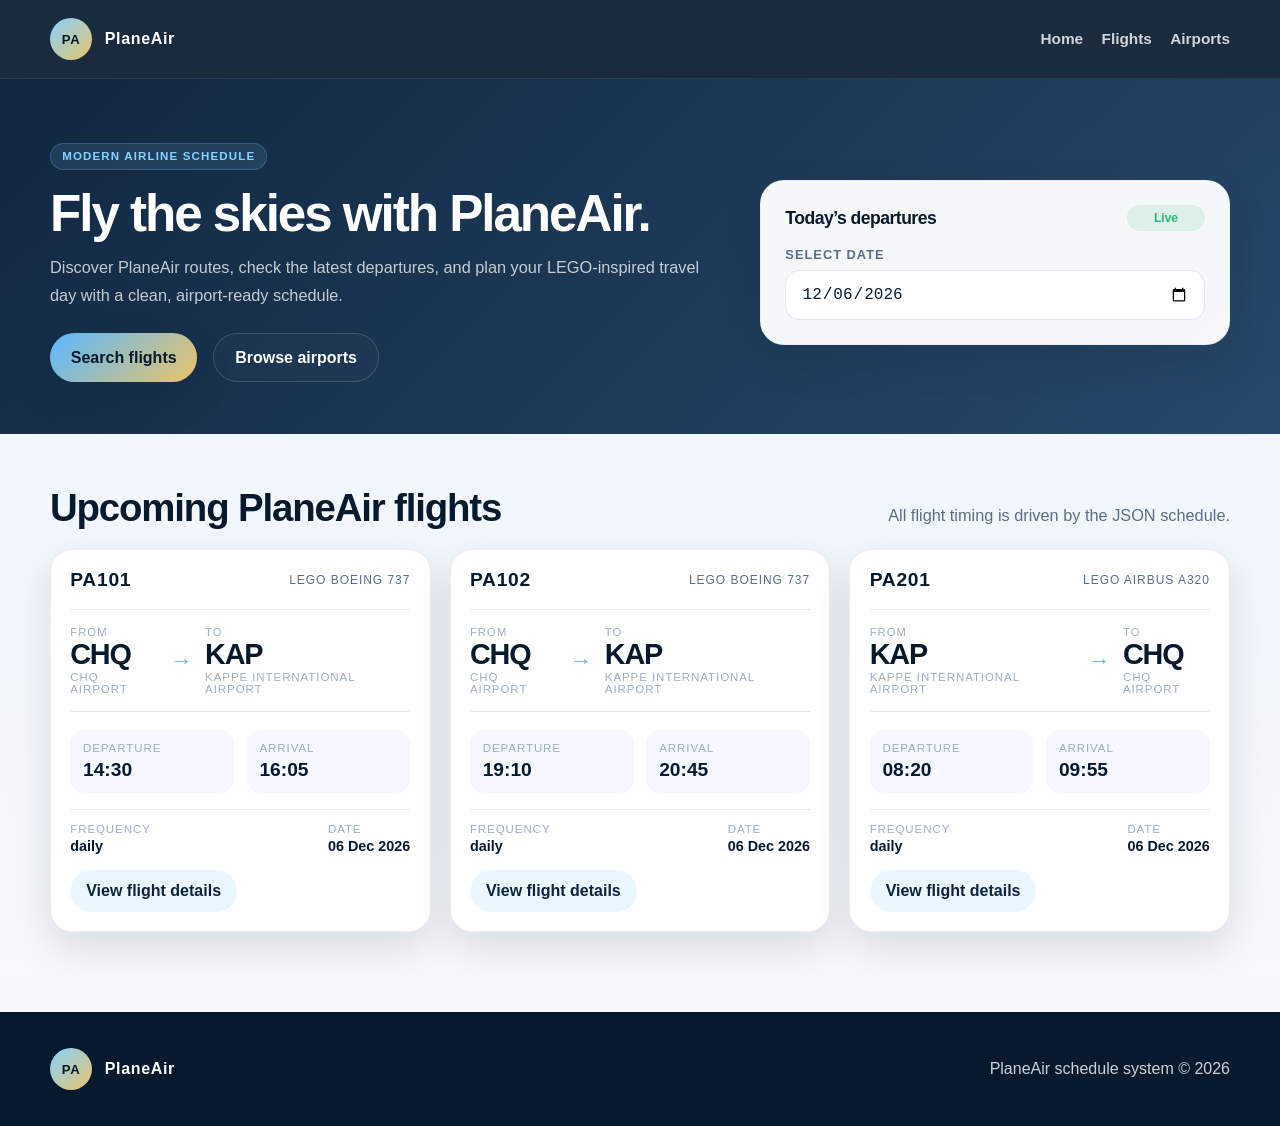
==== index.html @ 99496570 "Publish PlaneAir website" ====
<!DOCTYPE html>
<html lang="en">
  <head>
    <meta charset="UTF-8" />
    <meta name="viewport" content="width=device-width, initial-scale=1.0" />
    <title>PlaneAir | Flight Schedule</title>
    <meta
      name="description"
      content="PlaneAir offers a LEGO-inspired airline schedule for travellers planning flights between CHQ and KAP."
    />
    <link rel="stylesheet" href="styles.css" />
    <script defer src="script.js"></script>
  </head>
  <body data-page="home">
    <header class="site-header">
      <div class="header-inner">
        <a href="index.html" class="brand" aria-label="PlaneAir home">
          <span class="brand-mark">PA</span>
          <span>PlaneAir</span>
        </a>
        <nav class="nav" aria-label="Main navigation">
          <a href="index.html">Home</a>
          <a href="flights.html">Flights</a>
          <a href="airports.html">Airports</a>
        </nav>
      </div>
    </header>

    <main>
      <section class="page-hero">
        <div class="container page-hero-inner">
          <div class="hero-copy">
            <span class="eyebrow">Modern airline schedule</span>
            <h1>Fly the skies with PlaneAir.</h1>
            <p>
              Discover PlaneAir routes, check the latest departures, and plan your LEGO-inspired travel day with a clean,
              airport-ready schedule.
            </p>
            <div class="hero-actions">
              <a href="flights.html" class="primary-btn">Search flights</a>
              <a href="airports.html" class="secondary-btn">Browse airports</a>
            </div>
          </div>

          <div class="hero-panel" aria-label="Quick flight lookup">
            <div class="panel-heading">
              <h2>Today’s departures</h2>
              <span class="badge">Live</span>
            </div>

            <div class="search-grid">
              <div class="form-field">
                <label for="home-date">Select date</label>
                <input id="home-date" data-home-date type="date" />
              </div>
            </div>
            <div class="status-banner" data-status-banner aria-live="polite"></div>
          </div>
        </div>
      </section>

      <div class="container main-content">
        <section class="section">
          <div class="section-header">
            <h2>Upcoming PlaneAir flights</h2>
            <p class="section-copy">All flight timing is driven by the JSON schedule.</p>
          </div>
          <div class="results-grid" data-home-summary></div>
        </section>
      </div>
    </main>

    <footer class="site-footer">
      <div class="footer-inner">
        <div class="brand" aria-label="PlaneAir footer brand">
          <span class="brand-mark">PA</span>
          <span>PlaneAir</span>
        </div>
        <p>PlaneAir schedule system © 2026</p>
      </div>
    </footer>
  </body>
</html>
---- styles.css ----
:root {
  --navy-900: #071a2d;
  --navy-800: #0d233d;
  --navy-700: #17395c;
  --sky-500: #5ab8ff;
  --sky-400: #86d2ff;
  --gold-500: #e9c46a;
  --slate-100: #edf2f9;
  --slate-200: #dfe7f3;
  --slate-400: #9caec5;
  --slate-500: #5a6d87;
  --green-500: #2bb673;
  --danger-500: #d95b61;
  --shadow-soft: 0 16px 40px rgba(7, 26, 45, 0.12);
}

* {
  box-sizing: border-box;
}

html {
  scroll-behavior: smooth;
}

body {
  margin: 0;
  font-family: "Segoe UI", Tahoma, Geneva, Verdana, sans-serif;
  background: linear-gradient(180deg, #edf5ff 0%, #f7f9fc 100%);
  color: var(--navy-900);
}

a {
  color: inherit;
  text-decoration: none;
}

img {
  max-width: 100%;
  display: block;
}

.site-header {
  position: sticky;
  top: 0;
  z-index: 40;
  background: rgba(7, 26, 45, 0.92);
  backdrop-filter: blur(12px);
  border-bottom: 1px solid rgba(255, 255, 255, 0.08);
}

.header-inner,
.container,
.footer-inner {
  width: min(1180px, calc(100% - 2rem));
  margin: 0 auto;
}

.header-inner {
  display: flex;
  align-items: center;
  justify-content: space-between;
  min-height: 78px;
  gap: 1rem;
}

.brand {
  display: inline-flex;
  align-items: center;
  gap: 0.8rem;
  font-weight: 800;
  letter-spacing: 0.04em;
  color: white;
}

.brand-mark {
  width: 42px;
  height: 42px;
  display: grid;
  place-items: center;
  border-radius: 50%;
  background: linear-gradient(135deg, var(--sky-400), var(--gold-500));
  color: var(--navy-900);
  font-size: 0.82rem;
}

.nav {
  display: flex;
  align-items: center;
  gap: 1.15rem;
  flex-wrap: wrap;
}

.nav a {
  color: rgba(255, 255, 255, 0.8);
  font-weight: 600;
  font-size: 0.96rem;
  transition: color 0.2s ease;
}

.nav a:hover,
.nav a:focus-visible {
  color: white;
}

.nav-cta {
  display: inline-flex;
  align-items: center;
  justify-content: center;
  padding: 0.75rem 1.1rem;
  border-radius: 999px;
  background: linear-gradient(135deg, var(--sky-500), var(--gold-500));
  color: var(--navy-900);
  font-weight: 700;
}

.page-hero {
  background: linear-gradient(135deg, rgba(12, 35, 61, 0.98), rgba(22, 58, 94, 0.92));
  color: white;
  padding: 4rem 0 3.25rem;
}

.page-hero-inner {
  display: grid;
  grid-template-columns: 1.3fr 0.9fr;
  align-items: center;
  gap: 2rem;
}

.eyebrow {
  display: inline-block;
  padding: 0.4rem 0.7rem;
  border-radius: 999px;
  background: rgba(134, 210, 255, 0.12);
  border: 1px solid rgba(134, 210, 255, 0.2);
  color: var(--sky-400);
  text-transform: uppercase;
  letter-spacing: 0.1em;
  font-size: 0.72rem;
  font-weight: 700;
}

.hero-copy h1,
.page-header h1 {
  margin: 1rem 0 0.8rem;
  font-size: clamp(2.2rem, 4vw, 4rem);
  line-height: 1.08;
  letter-spacing: -0.04em;
}

.hero-copy p,
.page-header p,
.section-copy {
  margin: 0;
  color: rgba(255, 255, 255, 0.75);
  line-height: 1.7;
  font-size: 1.02rem;
}

.hero-actions {
  display: flex;
  flex-wrap: wrap;
  gap: 1rem;
  margin-top: 1.5rem;
}

.primary-btn,
.secondary-btn,
.small-btn {
  display: inline-flex;
  align-items: center;
  justify-content: center;
  border-radius: 999px;
  border: none;
  font-weight: 700;
  cursor: pointer;
  transition: transform 0.2s ease, box-shadow 0.2s ease;
}

.primary-btn:hover,
.secondary-btn:hover,
.small-btn:hover {
  transform: translateY(-1px);
}

.primary-btn {
  background: linear-gradient(135deg, var(--sky-500), var(--gold-500));
  color: var(--navy-900);
  padding: 0.9rem 1.3rem;
  box-shadow: var(--shadow-soft);
}

.secondary-btn {
  padding: 0.9rem 1.3rem;
  border: 1px solid rgba(255, 255, 255, 0.15);
  color: white;
  background: rgba(255, 255, 255, 0.02);
}

.hero-panel,
.search-panel,
.section-card,
.airport-card,
.detail-panel,
.summary-card {
  background: rgba(255, 255, 255, 0.96);
  border-radius: 24px;
  box-shadow: var(--shadow-soft);
  border: 1px solid rgba(13, 35, 61, 0.05);
}

.hero-panel {
  padding: 1.5rem;
  color: var(--navy-900);
}

.panel-heading {
  display: flex;
  align-items: center;
  justify-content: space-between;
  margin-bottom: 1rem;
}

.panel-heading h2,
.section-header h2,
.airports-header h2,
.detail-header h2 {
  margin: 0;
  font-size: 1.1rem;
  letter-spacing: -0.03em;
}

.badge {
  display: inline-flex;
  align-items: center;
  justify-content: center;
  min-width: 78px;
  padding: 0.4rem 0.7rem;
  border-radius: 999px;
  background: rgba(43, 182, 115, 0.12);
  color: var(--green-500);
  font-size: 0.75rem;
  font-weight: 700;
}

.search-grid {
  display: grid;
  gap: 1rem;
  margin-top: 1rem;
}

.form-field {
  display: flex;
  flex-direction: column;
  gap: 0.45rem;
}

.form-field label {
  font-size: 0.8rem;
  color: var(--slate-500);
  text-transform: uppercase;
  letter-spacing: 0.08em;
  font-weight: 700;
}

.form-field input,
.form-field select {
  appearance: none;
  border: 1px solid var(--slate-200);
  border-radius: 14px;
  padding: 0.9rem 0.95rem;
  background: white;
  color: var(--navy-900);
  font-size: 1rem;
}

.form-field input:focus,
.form-field select:focus {
  outline: 3px solid rgba(90, 184, 255, 0.2);
  border-color: var(--sky-500);
}

.main-content {
  padding: 2.5rem 0 4rem;
}

.section {
  padding: 0.75rem 0 1rem;
}

.section-header {
  display: flex;
  align-items: end;
  justify-content: space-between;
  gap: 1rem;
  margin-bottom: 1.2rem;
}

.section-header h2 {
  font-size: clamp(1.8rem, 3vw, 2.5rem);
}

.section-copy {
  color: var(--slate-500);
}

.results-grid,
.airport-grid,
.info-grid {
  display: grid;
  gap: 1.2rem;
}

.results-grid {
  grid-template-columns: repeat(auto-fit, minmax(250px, 1fr));
}

.airport-grid {
  grid-template-columns: repeat(auto-fit, minmax(220px, 1fr));
}

.flight-card,
.airport-card,
.detail-panel,
.summary-card {
  padding: 1.2rem;
}

.flight-card {
  background: white;
  border: 1px solid rgba(13, 35, 61, 0.08);
  border-radius: 22px;
  box-shadow: var(--shadow-soft);
}

.flight-header,
.route-block,
.meta-row,
.detail-row,
.airport-header,
.summary-top {
  display: flex;
  justify-content: space-between;
  align-items: center;
  gap: 0.8rem;
}

.flight-number {
  font-size: 1.2rem;
  font-weight: 800;
  letter-spacing: 0.04em;
}

.flight-aircraft {
  font-size: 0.75rem;
  color: var(--slate-500);
  text-transform: uppercase;
  letter-spacing: 0.08em;
}

.route-block {
  margin: 1.1rem 0;
  padding: 1rem 0;
  border-top: 1px solid var(--slate-200);
  border-bottom: 1px solid var(--slate-200);
}

.airport-code {
  display: block;
  font-size: 1.8rem;
  font-weight: 800;
  letter-spacing: -0.04em;
}

.route-label {
  display: block;
  font-size: 0.7rem;
  letter-spacing: 0.1em;
  text-transform: uppercase;
  color: var(--slate-400);
}

.route-arrow {
  color: var(--sky-500);
  font-weight: 800;
  font-size: 1.4rem;
}

.time-list {
  display: grid;
  grid-template-columns: repeat(2, minmax(0, 1fr));
  gap: 0.8rem;
  margin-bottom: 1rem;
}

.time-box {
  background: #f5f8ff;
  border-radius: 14px;
  padding: 0.75rem 0.8rem;
}

.time-box span,
.meta-text,
.detail-label,
.airport-country {
  display: block;
  font-size: 0.72rem;
  letter-spacing: 0.08em;
  text-transform: uppercase;
  color: var(--slate-400);
}

.time-box strong,
.meta-value,
.detail-value {
  display: block;
  margin-top: 0.35rem;
  font-size: 1.2rem;
  font-weight: 800;
  color: var(--navy-900);
}

.meta-row {
  margin-top: 1rem;
  padding-top: 0.8rem;
  border-top: 1px solid var(--slate-200);
  color: var(--slate-500);
  font-size: 0.84rem;
}

.meta-value {
  font-size: 0.9rem;
  margin-top: 0.2rem;
}

.card-link {
  display: inline-flex;
  margin-top: 1rem;
  padding: 0.75rem 1rem;
  border-radius: 999px;
  background: rgba(90, 184, 255, 0.12);
  color: var(--navy-800);
  font-weight: 700;
}

.search-panel {
  padding: 1.25rem;
  margin-top: 1.4rem;
}

.filters {
  display: grid;
  grid-template-columns: 1.3fr 1fr;
  gap: 1rem;
  align-items: end;
}

.flight-list {
  margin-top: 1.2rem;
  display: grid;
  gap: 1rem;
}

.empty-state {
  text-align: center;
  padding: 2rem 1rem;
  color: var(--slate-500);
  border: 1px dashed rgba(13, 35, 61, 0.16);
  border-radius: 18px;
  background: rgba(255, 255, 255, 0.9);
}

.visible-hidden {
  position: absolute;
  width: 1px;
  height: 1px;
  padding: 0;
  margin: -1px;
  overflow: hidden;
  clip: rect(0, 0, 0, 0);
  white-space: nowrap;
  border: 0;
}

.detail-layout {
  display: grid;
  grid-template-columns: 1.3fr 0.7fr;
  gap: 1.2rem;
  margin-top: 1.3rem;
}

.detail-panel {
  background: white;
}

.detail-row {
  padding: 0.8rem 0;
  border-bottom: 1px solid var(--slate-200);
}

.summary-card {
  background: linear-gradient(180deg, rgba(13, 35, 61, 0.97), rgba(23, 57, 92, 0.92));
  color: white;
}

.summary-card .meta-text,
.summary-card .detail-label,
.summary-card .airport-country {
  color: rgba(255,255,255,0.7);
}

.summary-card .detail-value,
.summary-card .meta-value,
.summary-card .flight-number,
.summary-card .airport-code {
  color: white;
}

.site-footer {
  background: var(--navy-900);
  color: rgba(255,255,255,0.8);
  padding: 2rem 0;
}

.footer-inner {
  display: flex;
  justify-content: space-between;
  align-items: center;
  gap: 1rem;
  flex-wrap: wrap;
}

.status-banner {
  margin-top: 0.8rem;
  padding: 0.8rem 1rem;
  border-radius: 12px;
  background: rgba(217, 91, 97, 0.08);
  color: var(--danger-500);
  border: 1px solid rgba(217, 91, 97, 0.15);
  display: none;
}

.status-banner.visible {
  display: block;
}

@media (max-width: 820px) {
  .page-hero-inner,
  .detail-layout,
  .filters {
    grid-template-columns: 1fr;
  }

  .header-inner {
    align-items: flex-start;
    flex-direction: column;
    padding: 1rem 0;
  }

  .nav {
    width: 100%;
    justify-content: flex-start;
  }

  .section-header {
    flex-direction: column;
    align-items: flex-start;
  }
}
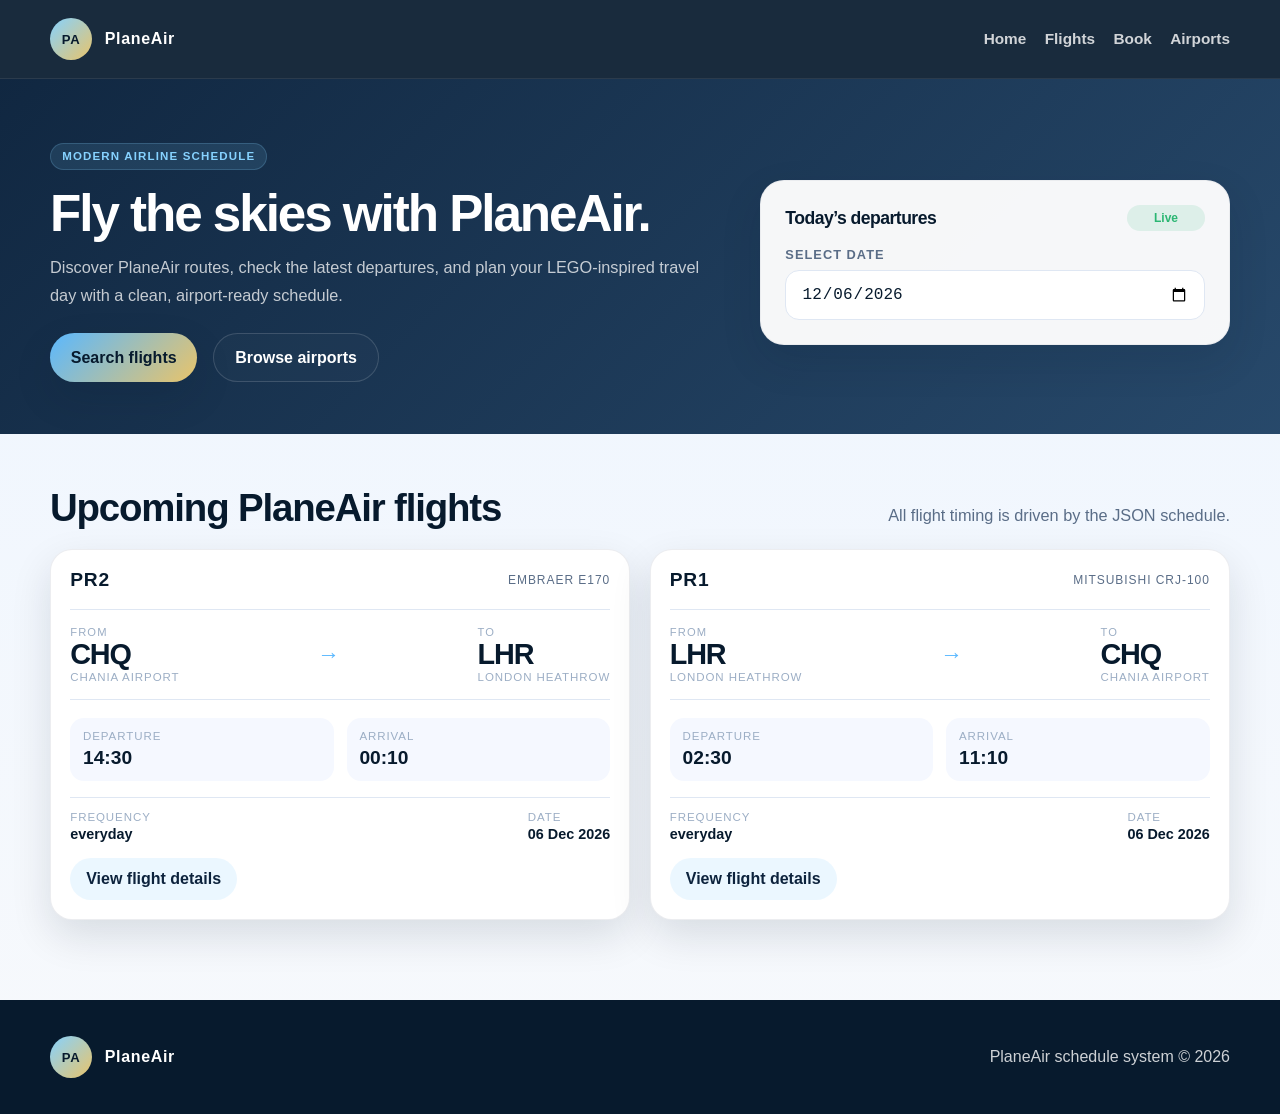
==== commit 2ac1a153: "Add PlaneAir EmailJS booking page" ====
--- a/index.html
+++ b/index.html
@@ -21,6 +21,7 @@
         <nav class="nav" aria-label="Main navigation">
           <a href="index.html">Home</a>
           <a href="flights.html">Flights</a>
+          <a href="booking.html">Book</a>
           <a href="airports.html">Airports</a>
         </nav>
       </div>
--- a/styles.css
+++ b/styles.css
@@ -543,11 +543,253 @@
   display: block;
 }
 
+.main-content .page-header p {
+  color: var(--slate-500);
+}
+
+.booking-layout {
+  display: grid;
+  grid-template-columns: minmax(0, 1.45fr) minmax(270px, 0.75fr);
+  align-items: start;
+  gap: 1.25rem;
+  margin-top: 1.5rem;
+}
+
+.booking-form,
+.booking-aside {
+  padding: clamp(1.2rem, 3vw, 2rem);
+  border: 1px solid rgba(13, 35, 61, 0.06);
+  border-radius: 24px;
+  background: white;
+  box-shadow: var(--shadow-soft);
+}
+
+.booking-section-heading {
+  display: flex;
+  align-items: flex-start;
+  gap: 0.9rem;
+}
+
+.booking-step {
+  display: grid;
+  place-items: center;
+  flex: 0 0 38px;
+  width: 38px;
+  height: 38px;
+  border-radius: 50%;
+  background: rgba(90, 184, 255, 0.15);
+  color: var(--navy-800);
+  font-size: 0.78rem;
+  font-weight: 800;
+}
+
+.booking-section-heading h2,
+.booking-aside h2 {
+  margin: 0;
+  color: var(--navy-900);
+  font-size: 1.25rem;
+}
+
+.booking-section-heading p,
+.booking-summary > p {
+  margin: 0.35rem 0 0;
+  color: var(--slate-500);
+  font-size: 0.9rem;
+  line-height: 1.5;
+}
+
+.booking-fields {
+  display: grid;
+  grid-template-columns: repeat(2, minmax(0, 1fr));
+  gap: 1rem;
+  margin: 1.25rem 0;
+}
+
+.booking-route-fields {
+  grid-template-columns: repeat(2, minmax(0, 1fr));
+}
+
+.booking-flight-field,
+.booking-notes-field {
+  grid-column: 1 / -1;
+}
+
+.booking-form textarea {
+  width: 100%;
+  resize: vertical;
+  border: 1px solid var(--slate-200);
+  border-radius: 14px;
+  padding: 0.9rem 0.95rem;
+  color: var(--navy-900);
+  font: inherit;
+}
+
+.booking-form textarea:focus {
+  outline: 3px solid rgba(90, 184, 255, 0.2);
+  border-color: var(--sky-500);
+}
+
+.form-field label span,
+.field-hint {
+  color: var(--slate-500);
+  font-size: 0.78rem;
+  font-weight: 400;
+  letter-spacing: 0;
+  text-transform: none;
+}
+
+.field-hint {
+  min-height: 1.2em;
+}
+
+.booking-divider {
+  height: 1px;
+  margin: 1.5rem 0;
+  background: var(--slate-200);
+}
+
+.booking-consent {
+  margin: 1rem 0;
+  padding: 0.9rem 1rem;
+  border-radius: 14px;
+  background: #f5f8ff;
+  color: var(--slate-500);
+  font-size: 0.86rem;
+  line-height: 1.55;
+}
+
+.booking-submit {
+  min-height: 48px;
+  padding: 0.9rem 1.4rem;
+}
+
+.booking-submit:disabled {
+  opacity: 0.65;
+  cursor: wait;
+  transform: none;
+}
+
+.booking-status {
+  margin-top: 1rem;
+}
+
+.booking-aside {
+  position: sticky;
+  top: 100px;
+  background: linear-gradient(160deg, var(--navy-800), var(--navy-900));
+  color: white;
+}
+
+.booking-aside .eyebrow {
+  margin-bottom: 0.8rem;
+}
+
+.booking-aside h2 {
+  color: white;
+}
+
+.booking-summary {
+  margin-top: 1.25rem;
+  padding: 1rem;
+  border: 1px solid rgba(255, 255, 255, 0.12);
+  border-radius: 18px;
+  background: rgba(255, 255, 255, 0.06);
+}
+
+.booking-summary > p {
+  color: rgba(255, 255, 255, 0.7);
+}
+
+.booking-summary-route {
+  display: flex;
+  align-items: center;
+  justify-content: space-between;
+  gap: 0.6rem;
+  padding-bottom: 1rem;
+  border-bottom: 1px solid rgba(255, 255, 255, 0.14);
+}
+
+.booking-summary-route > div {
+  min-width: 0;
+}
+
+.booking-summary-route strong,
+.booking-summary-route > div > span:last-child {
+  display: block;
+}
+
+.booking-summary-route strong {
+  margin: 0.25rem 0;
+  font-size: 1.5rem;
+}
+
+.booking-summary-route > div > span:last-child {
+  color: rgba(255, 255, 255, 0.65);
+  font-size: 0.72rem;
+}
+
+.booking-summary-route .route-label {
+  color: var(--sky-400);
+}
+
+.booking-summary-row,
+.booking-summary-times {
+  display: flex;
+  justify-content: space-between;
+  gap: 0.75rem;
+  padding: 0.8rem 0 0;
+  color: rgba(255, 255, 255, 0.68);
+  font-size: 0.82rem;
+}
+
+.booking-summary-row strong,
+.booking-summary-times strong {
+  color: white;
+  text-align: right;
+}
+
+.booking-summary-times {
+  margin-top: 0.75rem;
+  padding: 0.8rem;
+  border-radius: 12px;
+  background: rgba(255, 255, 255, 0.08);
+}
+
+.booking-summary-times span,
+.booking-summary-times strong {
+  display: block;
+}
+
+.booking-summary-times span {
+  margin-bottom: 0.25rem;
+  font-size: 0.68rem;
+  letter-spacing: 0.08em;
+  text-transform: uppercase;
+}
+
+.booking-aside-note {
+  display: grid;
+  gap: 0.4rem;
+  margin-top: 1rem;
+  color: rgba(255, 255, 255, 0.7);
+  font-size: 0.82rem;
+  line-height: 1.5;
+}
+
+.booking-aside-note strong {
+  color: white;
+}
+
 @media (max-width: 820px) {
   .page-hero-inner,
   .detail-layout,
-  .filters {
+  .filters,
+  .booking-layout {
     grid-template-columns: 1fr;
+  }
+
+  .booking-aside {
+    position: static;
   }
 
   .header-inner {
@@ -566,3 +808,19 @@
     align-items: flex-start;
   }
 }
+
+@media (max-width: 560px) {
+  .booking-fields,
+  .booking-route-fields {
+    grid-template-columns: 1fr;
+  }
+
+  .booking-flight-field,
+  .booking-notes-field {
+    grid-column: auto;
+  }
+
+  .booking-submit {
+    width: 100%;
+  }
+}
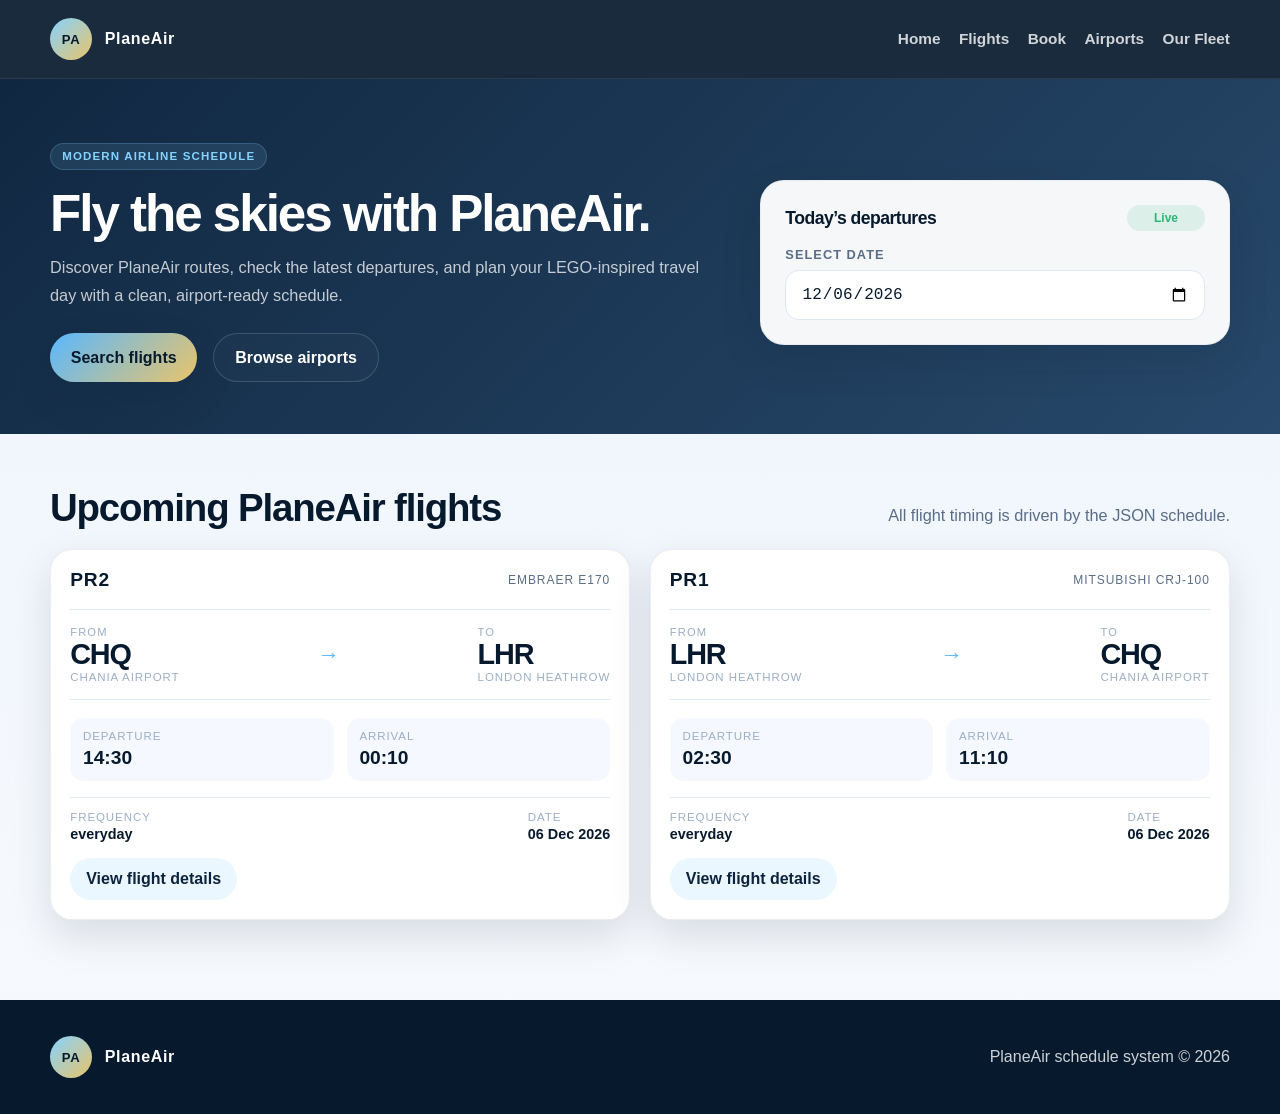
==== commit 7f33b70c: "Add PlaneAir aircraft fleet page" ====
--- a/index.html
+++ b/index.html
@@ -23,6 +23,7 @@
           <a href="flights.html">Flights</a>
           <a href="booking.html">Book</a>
           <a href="airports.html">Airports</a>
+          <a href="fleet.html">Our Fleet</a>
         </nav>
       </div>
     </header>
--- a/styles.css
+++ b/styles.css
@@ -824,3 +824,438 @@
     width: 100%;
   }
 }
+
+.fleet-hero-inner {
+  grid-template-columns: minmax(0, 1fr) auto;
+}
+
+.fleet-hero .hero-copy {
+  max-width: 760px;
+}
+
+.fleet-count {
+  display: grid;
+  justify-items: center;
+  gap: 0.2rem;
+  min-width: 150px;
+  padding: 1.15rem 1.5rem;
+  border: 1px solid rgba(255, 255, 255, 0.15);
+  border-radius: 20px;
+  background: rgba(255, 255, 255, 0.07);
+  color: rgba(255, 255, 255, 0.78);
+  text-align: center;
+}
+
+.fleet-count[hidden],
+.fleet-controls[hidden] {
+  display: none;
+}
+
+.fleet-count strong {
+  color: white;
+  font-size: 2rem;
+  line-height: 1;
+}
+
+.fleet-count span {
+  font-size: 0.82rem;
+}
+
+.fleet-message:empty {
+  display: none;
+}
+
+.fleet-message {
+  display: grid;
+  gap: 0.45rem;
+  margin-bottom: 1rem;
+}
+
+.fleet-message-line {
+  margin: 0;
+  padding: 0.85rem 1rem;
+  border: 1px solid transparent;
+  border-radius: 12px;
+  line-height: 1.5;
+}
+
+.fleet-message-line.is-error {
+  color: #a63c43;
+  background: rgba(217, 91, 97, 0.08);
+  border-color: rgba(217, 91, 97, 0.18);
+}
+
+.fleet-message-line.is-warning {
+  color: #735d1b;
+  background: rgba(233, 196, 106, 0.16);
+  border-color: rgba(233, 196, 106, 0.34);
+}
+
+.fleet-empty-state {
+  margin: 0;
+  color: var(--slate-500);
+  line-height: 1.7;
+}
+
+.fleet-controls {
+  display: grid;
+  grid-template-columns: minmax(220px, 1fr) auto;
+  align-items: end;
+  gap: 1rem;
+  margin: 0 0 1.4rem;
+  padding: 1.25rem;
+  border: 1px solid rgba(13, 35, 61, 0.06);
+  border-radius: 20px;
+  background: white;
+  box-shadow: var(--shadow-soft);
+}
+
+.fleet-search-field {
+  min-width: 0;
+}
+
+.fleet-filters {
+  display: flex;
+  justify-content: flex-end;
+  flex-wrap: wrap;
+  gap: 0.5rem;
+}
+
+.fleet-filter {
+  min-height: 42px;
+  padding: 0.65rem 0.85rem;
+  border: 1px solid var(--slate-200);
+  border-radius: 999px;
+  background: white;
+  color: var(--slate-500);
+  font: inherit;
+  font-size: 0.86rem;
+  font-weight: 700;
+  cursor: pointer;
+  transition: background 0.2s ease, color 0.2s ease, border-color 0.2s ease;
+}
+
+.fleet-filter:hover,
+.fleet-filter:focus-visible {
+  border-color: var(--sky-500);
+  outline: none;
+}
+
+.fleet-filter.is-selected {
+  border-color: var(--navy-800);
+  background: var(--navy-800);
+  color: white;
+}
+
+.fleet-grid {
+  display: grid;
+  grid-template-columns: repeat(auto-fit, minmax(min(100%, 290px), 1fr));
+  align-items: stretch;
+  gap: 1.2rem;
+}
+
+.aircraft-card {
+  overflow: hidden;
+  border: 1px solid rgba(13, 35, 61, 0.08);
+  border-radius: 22px;
+  background: white;
+  box-shadow: var(--shadow-soft);
+}
+
+.aircraft-image-frame,
+.aircraft-detail-image-frame {
+  display: grid;
+  overflow: hidden;
+  place-items: center;
+  min-height: 205px;
+  background: linear-gradient(145deg, #eaf0f6, #f6f8fb);
+}
+
+.aircraft-image,
+.aircraft-detail-image {
+  width: 100%;
+  height: 100%;
+  min-height: 205px;
+  object-fit: cover;
+}
+
+.aircraft-image-placeholder {
+  padding: 1rem;
+  color: var(--slate-500);
+  font-size: 0.85rem;
+  text-align: center;
+}
+
+.aircraft-card-content {
+  padding: 1.15rem;
+}
+
+.aircraft-card-top {
+  display: flex;
+  align-items: center;
+  justify-content: space-between;
+  gap: 0.6rem;
+}
+
+.aircraft-status {
+  display: inline-flex;
+  padding: 0.36rem 0.65rem;
+  border-radius: 999px;
+  background: rgba(43, 182, 115, 0.12);
+  color: #16834e;
+  font-size: 0.72rem;
+  font-weight: 800;
+}
+
+.aircraft-registration {
+  color: var(--slate-500);
+  font-size: 0.78rem;
+  font-weight: 700;
+}
+
+.aircraft-card-title {
+  margin: 0.9rem 0 0;
+  color: var(--navy-900);
+  font-size: 1.3rem;
+  letter-spacing: -0.035em;
+}
+
+.aircraft-name {
+  margin: 0.3rem 0 0;
+  color: var(--slate-500);
+}
+
+.aircraft-type-code {
+  display: flex;
+  align-items: center;
+  justify-content: space-between;
+  gap: 0.6rem;
+  margin: 1rem 0;
+  padding: 0.75rem 0.85rem;
+  border: 1px solid rgba(90, 184, 255, 0.22);
+  border-radius: 14px;
+  background: rgba(90, 184, 255, 0.08);
+}
+
+.aircraft-type-code span {
+  color: var(--slate-500);
+  font-size: 0.73rem;
+}
+
+.aircraft-type-code strong {
+  color: var(--navy-800);
+  font-size: 1.12rem;
+  letter-spacing: 0.08em;
+}
+
+.aircraft-card-specs {
+  display: grid;
+  grid-template-columns: repeat(3, minmax(0, 1fr));
+  gap: 0.6rem;
+  margin: 0;
+}
+
+.aircraft-card-specs div {
+  min-width: 0;
+  padding: 0.65rem;
+  border-radius: 12px;
+  background: #f5f8fc;
+}
+
+.aircraft-card-specs dt,
+.aircraft-detail-row dt {
+  color: var(--slate-500);
+  font-size: 0.69rem;
+  font-weight: 700;
+}
+
+.aircraft-card-specs dd,
+.aircraft-detail-row dd {
+  margin: 0.3rem 0 0;
+  color: var(--navy-900);
+  font-weight: 800;
+}
+
+.aircraft-card-specs dd {
+  font-size: 0.85rem;
+}
+
+.aircraft-details-button {
+  width: 100%;
+  margin-top: 1rem;
+  padding: 0.8rem 1rem;
+  border: 0;
+  border-radius: 999px;
+  background: var(--navy-800);
+  color: white;
+  font: inherit;
+  font-weight: 700;
+  cursor: pointer;
+  transition: background 0.2s ease, transform 0.2s ease;
+}
+
+.aircraft-details-button:hover {
+  transform: translateY(-1px);
+  background: var(--navy-700);
+}
+
+.fleet-no-results {
+  grid-column: 1 / -1;
+  margin: 0;
+  padding: 1.5rem;
+  border: 1px dashed rgba(13, 35, 61, 0.16);
+  border-radius: 18px;
+  color: var(--slate-500);
+  text-align: center;
+}
+
+.fleet-dialog {
+  width: min(760px, calc(100% - 2rem));
+  max-width: 760px;
+  max-height: min(90vh, 900px);
+  padding: 0;
+  overflow: auto;
+  border: 0;
+  border-radius: 24px;
+  background: white;
+  color: var(--navy-900);
+  box-shadow: 0 24px 80px rgba(7, 26, 45, 0.3);
+}
+
+.fleet-dialog::backdrop {
+  background: rgba(7, 26, 45, 0.68);
+  backdrop-filter: blur(4px);
+}
+
+.fleet-dialog-inner {
+  position: relative;
+}
+
+.fleet-dialog-close {
+  position: absolute;
+  z-index: 1;
+  top: 0.85rem;
+  right: 0.85rem;
+  display: grid;
+  width: 42px;
+  height: 42px;
+  place-items: center;
+  border: 1px solid rgba(13, 35, 61, 0.12);
+  border-radius: 50%;
+  background: rgba(255, 255, 255, 0.94);
+  color: var(--navy-900);
+  font-size: 1.5rem;
+  cursor: pointer;
+}
+
+.aircraft-detail-image-frame,
+.aircraft-detail-image {
+  min-height: 300px;
+  max-height: 440px;
+}
+
+.aircraft-detail-heading,
+.aircraft-detail-specs,
+.aircraft-description {
+  margin-right: clamp(1rem, 4vw, 2rem);
+  margin-left: clamp(1rem, 4vw, 2rem);
+}
+
+.aircraft-detail-heading {
+  margin-top: 1.5rem;
+}
+
+.aircraft-detail-heading .eyebrow {
+  background: rgba(90, 184, 255, 0.1);
+  border-color: rgba(90, 184, 255, 0.18);
+  color: var(--navy-700);
+}
+
+.aircraft-detail-heading h2 {
+  margin: 0.7rem 0 0;
+  font-size: clamp(1.6rem, 4vw, 2.2rem);
+  letter-spacing: -0.04em;
+}
+
+.aircraft-detail-specs {
+  display: grid;
+  grid-template-columns: repeat(2, minmax(0, 1fr));
+  margin-top: 1.2rem;
+  margin-bottom: 0;
+  border-top: 1px solid var(--slate-200);
+}
+
+.aircraft-detail-row {
+  padding: 0.85rem 0.4rem 0.85rem 0;
+  border-bottom: 1px solid var(--slate-200);
+}
+
+.aircraft-description {
+  margin-top: 1.2rem;
+  margin-bottom: 2rem;
+  color: var(--slate-500);
+  line-height: 1.7;
+  white-space: pre-line;
+}
+
+@media (max-width: 820px) {
+  .fleet-controls {
+    grid-template-columns: 1fr;
+  }
+
+  .fleet-filters {
+    justify-content: flex-start;
+  }
+}
+
+@media (max-width: 560px) {
+  .fleet-hero-inner {
+    grid-template-columns: 1fr;
+  }
+
+  .fleet-count {
+    justify-items: start;
+    width: fit-content;
+    text-align: left;
+  }
+
+  .fleet-controls {
+    padding: 1rem;
+  }
+
+  .fleet-filters {
+    display: grid;
+    grid-template-columns: repeat(2, minmax(0, 1fr));
+  }
+
+  .fleet-filter {
+    padding-right: 0.55rem;
+    padding-left: 0.55rem;
+    font-size: 0.78rem;
+  }
+
+  .aircraft-card-specs {
+    grid-template-columns: 1fr;
+  }
+
+  .aircraft-card-specs div {
+    display: flex;
+    align-items: center;
+    justify-content: space-between;
+    gap: 0.6rem;
+  }
+
+  .aircraft-card-specs dd {
+    margin-top: 0;
+    text-align: right;
+  }
+
+  .aircraft-detail-specs {
+    grid-template-columns: 1fr;
+  }
+
+  .aircraft-detail-image-frame,
+  .aircraft-detail-image {
+    min-height: 210px;
+  }
+}
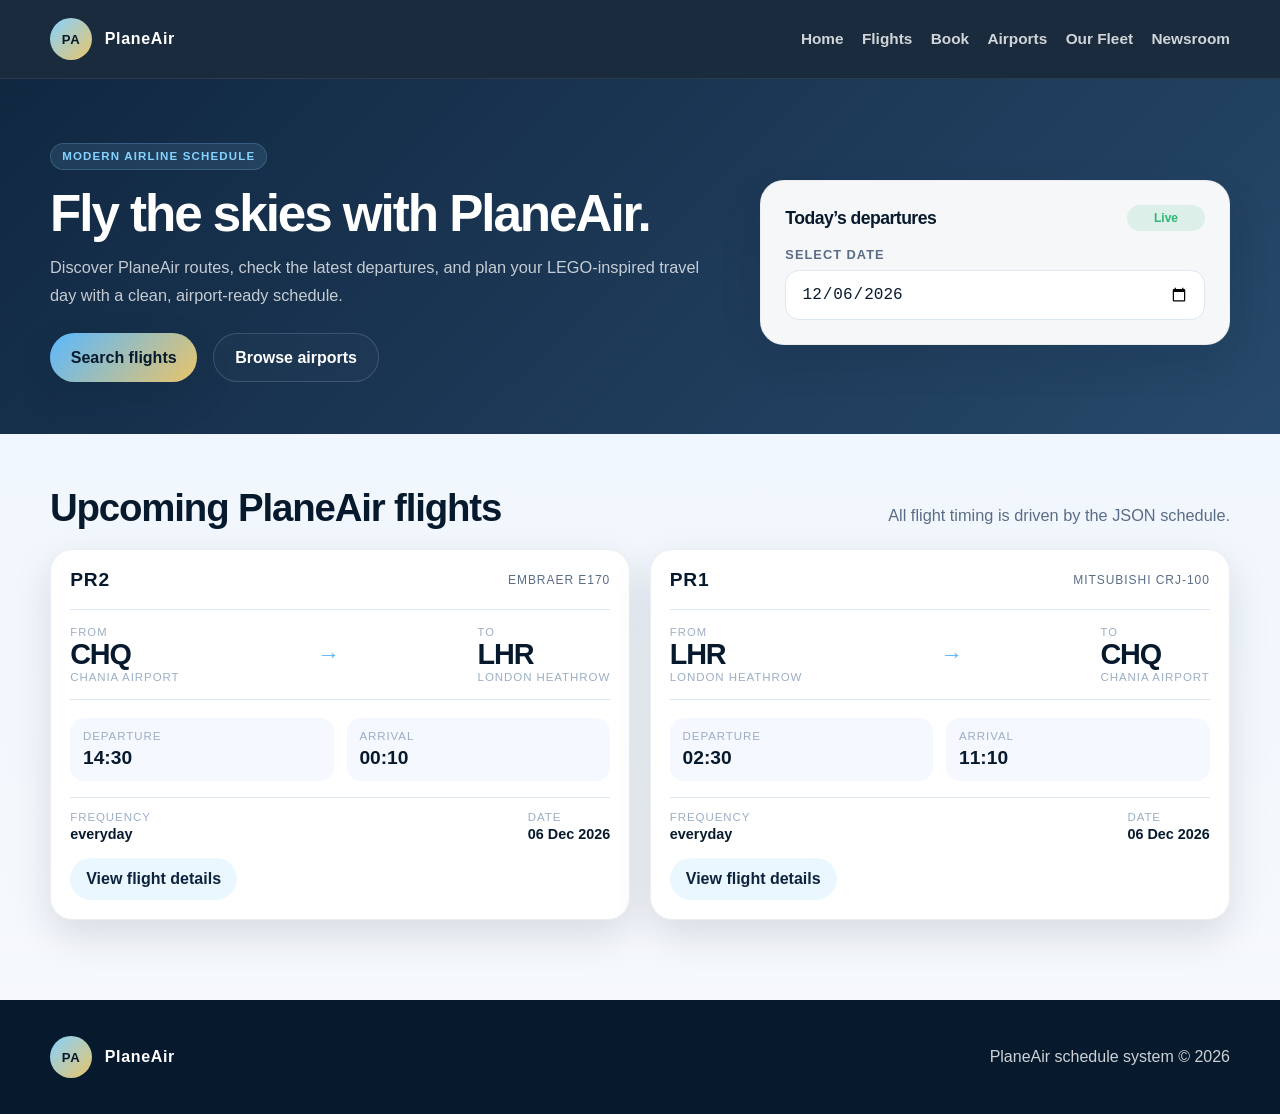
==== commit 22806042: "Add PlaneAir newsroom" ====
--- a/index.html
+++ b/index.html
@@ -24,6 +24,7 @@
           <a href="booking.html">Book</a>
           <a href="airports.html">Airports</a>
           <a href="fleet.html">Our Fleet</a>
+          <a href="newsroom.html">Newsroom</a>
         </nav>
       </div>
     </header>
--- a/styles.css
+++ b/styles.css
@@ -1259,3 +1259,307 @@
     min-height: 210px;
   }
 }
+
+.newsroom-hero {
+  padding-bottom: 2rem;
+}
+
+.newsroom-panel {
+  padding: 1.2rem 1.2rem 0.4rem;
+  border: 1px solid rgba(13, 35, 61, 0.06);
+  border-radius: 24px;
+  background: rgba(255, 255, 255, 0.96);
+  box-shadow: var(--shadow-soft);
+}
+
+.newsroom-tools {
+  display: grid;
+  gap: 1rem;
+}
+
+.newsroom-search-field {
+  width: min(100%, 600px);
+}
+
+.newsroom-categories {
+  display: flex;
+  flex-wrap: wrap;
+  gap: 0.6rem;
+}
+
+.newsroom-category {
+  padding: 0.65rem 0.9rem;
+  border: 1px solid var(--slate-200);
+  border-radius: 999px;
+  background: white;
+  color: var(--slate-500);
+  font: inherit;
+  font-size: 0.8rem;
+  font-weight: 700;
+  cursor: pointer;
+}
+
+.newsroom-category.is-selected {
+  background: var(--navy-800);
+  border-color: var(--navy-800);
+  color: white;
+}
+
+.featured-list {
+  display: grid;
+  gap: 1rem;
+  margin-top: 1.4rem;
+}
+
+.featured-card {
+  display: grid;
+  grid-template-columns: minmax(220px, 0.9fr) minmax(0, 1.1fr);
+  overflow: hidden;
+  border-radius: 24px;
+  background: white;
+  box-shadow: var(--shadow-soft);
+  border: 1px solid rgba(13, 35, 61, 0.06);
+}
+
+.featured-card-image {
+  width: 100%;
+  height: 100%;
+  min-height: 220px;
+  object-fit: cover;
+  background: #edf3fb;
+}
+
+.featured-card-content {
+  display: flex;
+  flex-direction: column;
+  justify-content: center;
+  gap: 0.7rem;
+  padding: 1.4rem;
+}
+
+.featured-card-content h2 {
+  margin: 0;
+  font-size: clamp(1.5rem, 2vw, 2.2rem);
+  letter-spacing: -0.04em;
+  color: var(--navy-900);
+}
+
+.featured-card-content p {
+  margin: 0;
+  color: var(--slate-500);
+  line-height: 1.7;
+}
+
+.newsroom-grid {
+  display: grid;
+  grid-template-columns: repeat(auto-fit, minmax(260px, 1fr));
+  gap: 1.2rem;
+  margin-top: 1.6rem;
+}
+
+.newsroom-card {
+  display: flex;
+  flex-direction: column;
+  overflow: hidden;
+  border-radius: 22px;
+  background: white;
+  border: 1px solid rgba(13, 35, 61, 0.08);
+  box-shadow: var(--shadow-soft);
+}
+
+.newsroom-card-image {
+  width: 100%;
+  height: 220px;
+  object-fit: cover;
+  background: #edf3fb;
+}
+
+.newsroom-card-content {
+  display: flex;
+  flex: 1;
+  flex-direction: column;
+  gap: 0.8rem;
+  padding: 1.15rem;
+}
+
+.newsroom-meta,
+.newsroom-card-meta {
+  display: flex;
+  align-items: center;
+  justify-content: space-between;
+  gap: 0.8rem;
+  color: var(--slate-500);
+  font-size: 0.78rem;
+  text-transform: uppercase;
+  letter-spacing: 0.08em;
+}
+
+.newsroom-category-label {
+  display: inline-flex;
+  align-items: center;
+  gap: 0.35rem;
+  padding: 0.35rem 0.6rem;
+  border-radius: 999px;
+  background: rgba(90, 184, 255, 0.1);
+  color: var(--navy-700);
+  font-weight: 700;
+}
+
+.newsroom-card-title {
+  margin: 0;
+  color: var(--navy-900);
+  font-size: 1.4rem;
+  letter-spacing: -0.04em;
+}
+
+.newsroom-card-summary {
+  margin: 0;
+  color: var(--slate-500);
+  line-height: 1.7;
+}
+
+.newsroom-link {
+  color: var(--navy-800);
+  font-weight: 700;
+}
+
+.article-layout {
+  display: grid;
+  grid-template-columns: minmax(0, 1.5fr) minmax(220px, 0.5fr);
+  gap: 1.25rem;
+  align-items: start;
+}
+
+.article-content-panel,
+.article-side-panel {
+  background: white;
+  border-radius: 24px;
+  border: 1px solid rgba(13, 35, 61, 0.06);
+  box-shadow: var(--shadow-soft);
+}
+
+.article-content-panel {
+  overflow: hidden;
+}
+
+.article-image {
+  width: 100%;
+  max-height: 420px;
+  object-fit: cover;
+  background: #edf3fb;
+}
+
+.article-header {
+  padding: 1.4rem 1.4rem 0;
+}
+
+.article-header h1 {
+  margin: 0.8rem 0 0;
+  font-size: clamp(2rem, 3vw, 3rem);
+  letter-spacing: -0.05em;
+  color: var(--navy-900);
+}
+
+.article-meta {
+  display: flex;
+  flex-wrap: wrap;
+  gap: 0.8rem;
+  margin-top: 0.8rem;
+  color: var(--slate-500);
+  font-weight: 600;
+  font-size: 0.85rem;
+}
+
+.article-summary {
+  margin: 1rem 1.4rem 0;
+  padding: 0.8rem 1rem;
+  border-left: 4px solid rgba(90, 184, 255, 0.8);
+  background: rgba(90, 184, 255, 0.07);
+  color: var(--navy-700);
+  font-size: 1.04rem;
+  line-height: 1.7;
+}
+
+.article-body {
+  padding: 1.2rem 1.4rem 1.6rem;
+}
+
+.article-body p {
+  margin: 0 0 1rem;
+  color: var(--slate-500);
+  line-height: 1.9;
+}
+
+.article-side-panel {
+  padding: 1rem;
+}
+
+.article-side-box {
+  padding: 0.9rem 0.8rem;
+  border-radius: 12px;
+  background: #f7f9fc;
+}
+
+.article-side-box + .article-side-box {
+  margin-top: 0.9rem;
+}
+
+.article-side-box strong {
+  display: block;
+  margin-top: 0.3rem;
+  color: var(--navy-900);
+}
+
+.empty-state {
+  padding: 2.2rem 1.4rem;
+  border: 1px dashed rgba(13, 35, 61, 0.18);
+  border-radius: 20px;
+  background: rgba(255, 255, 255, 0.9);
+  color: var(--slate-500);
+  line-height: 1.7;
+  text-align: center;
+}
+
+.empty-state strong {
+  display: block;
+  margin-bottom: 0.4rem;
+  color: var(--navy-900);
+  font-size: 1.75rem;
+  letter-spacing: -0.05em;
+}
+
+@media (max-width: 820px) {
+  .featured-card,
+  .article-layout {
+    grid-template-columns: 1fr;
+  }
+
+  .newsroom-card-meta,
+  .newsroom-meta {
+    align-items: flex-start;
+    flex-direction: column;
+  }
+}
+
+@media (max-width: 560px) {
+  .newsroom-panel {
+    padding: 1rem 1rem 0.3rem;
+  }
+
+  .newsroom-categories {
+    display: grid;
+    grid-template-columns: repeat(2, minmax(0, 1fr));
+  }
+
+  .newsroom-category {
+    width: 100%;
+  }
+
+  .featured-card-content,
+  .article-header,
+  .article-summary,
+  .article-body {
+    padding-left: 1rem;
+    padding-right: 1rem;
+  }
+}
